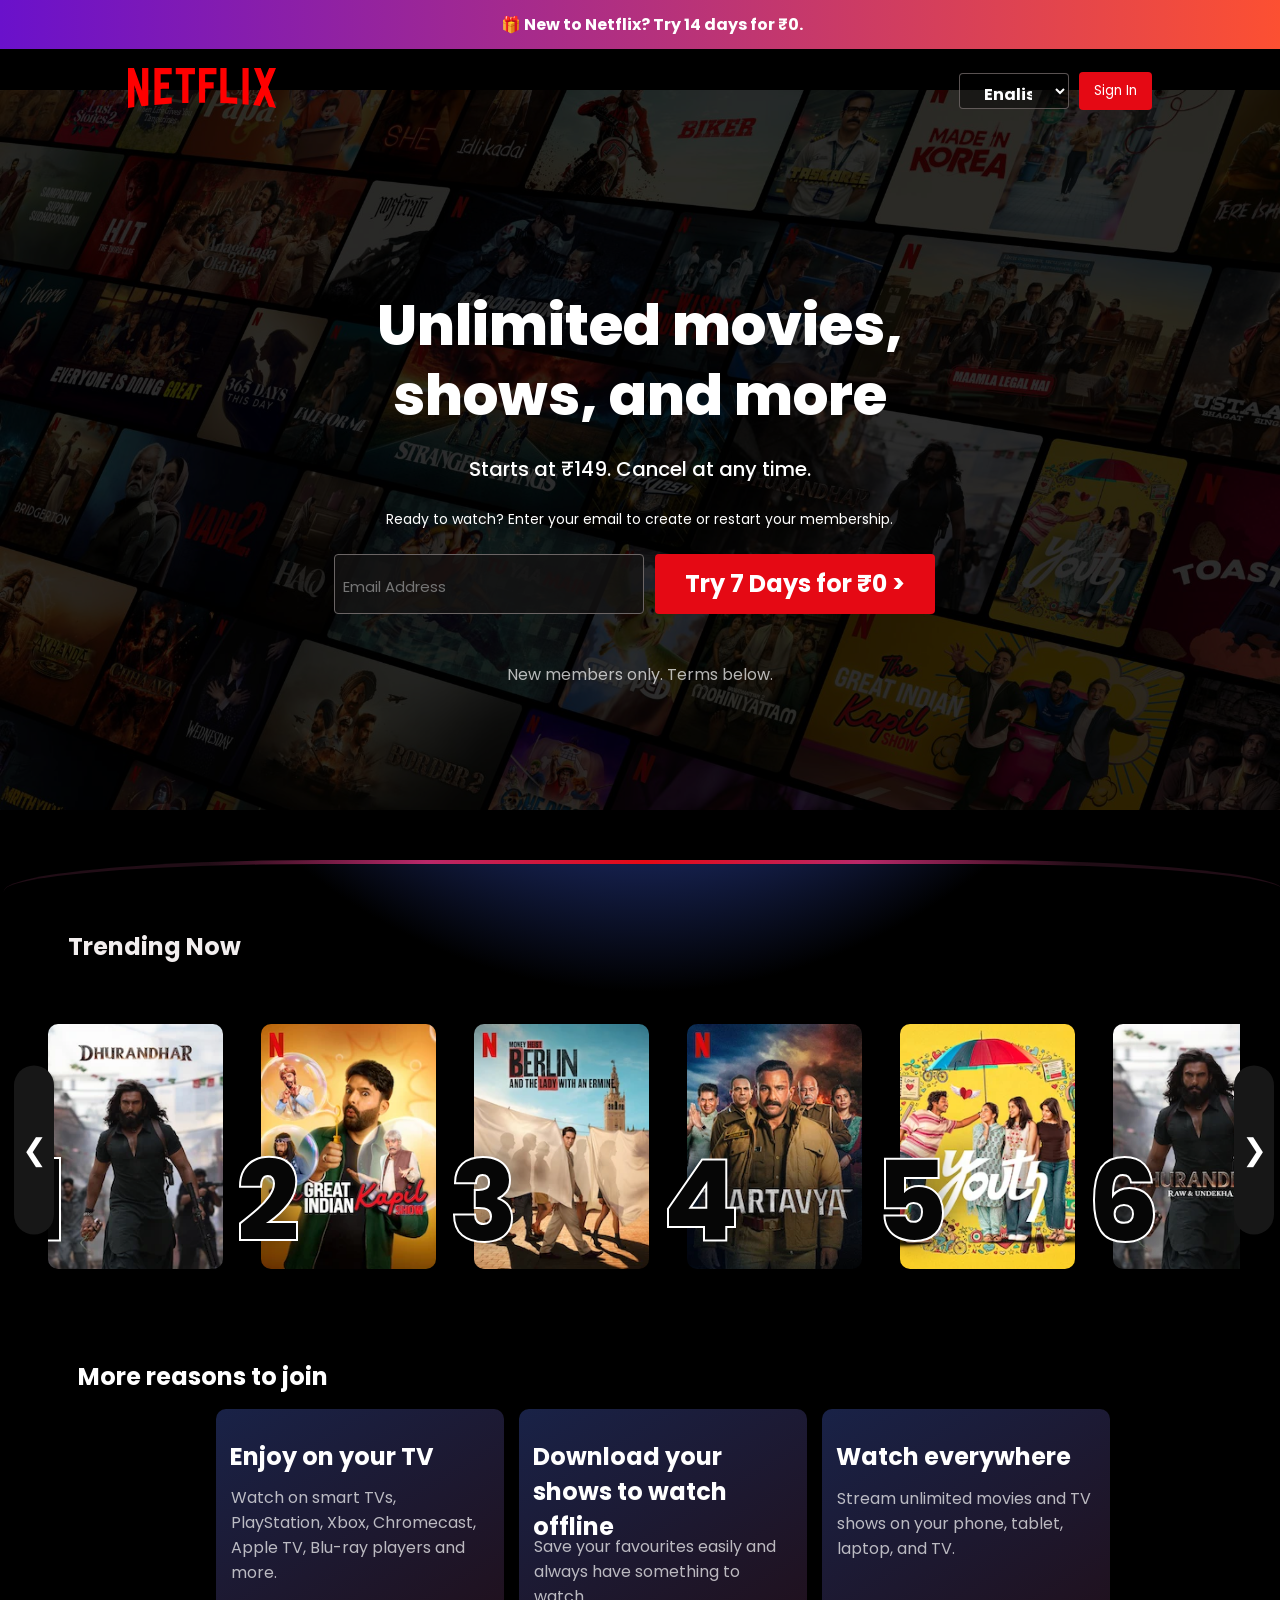
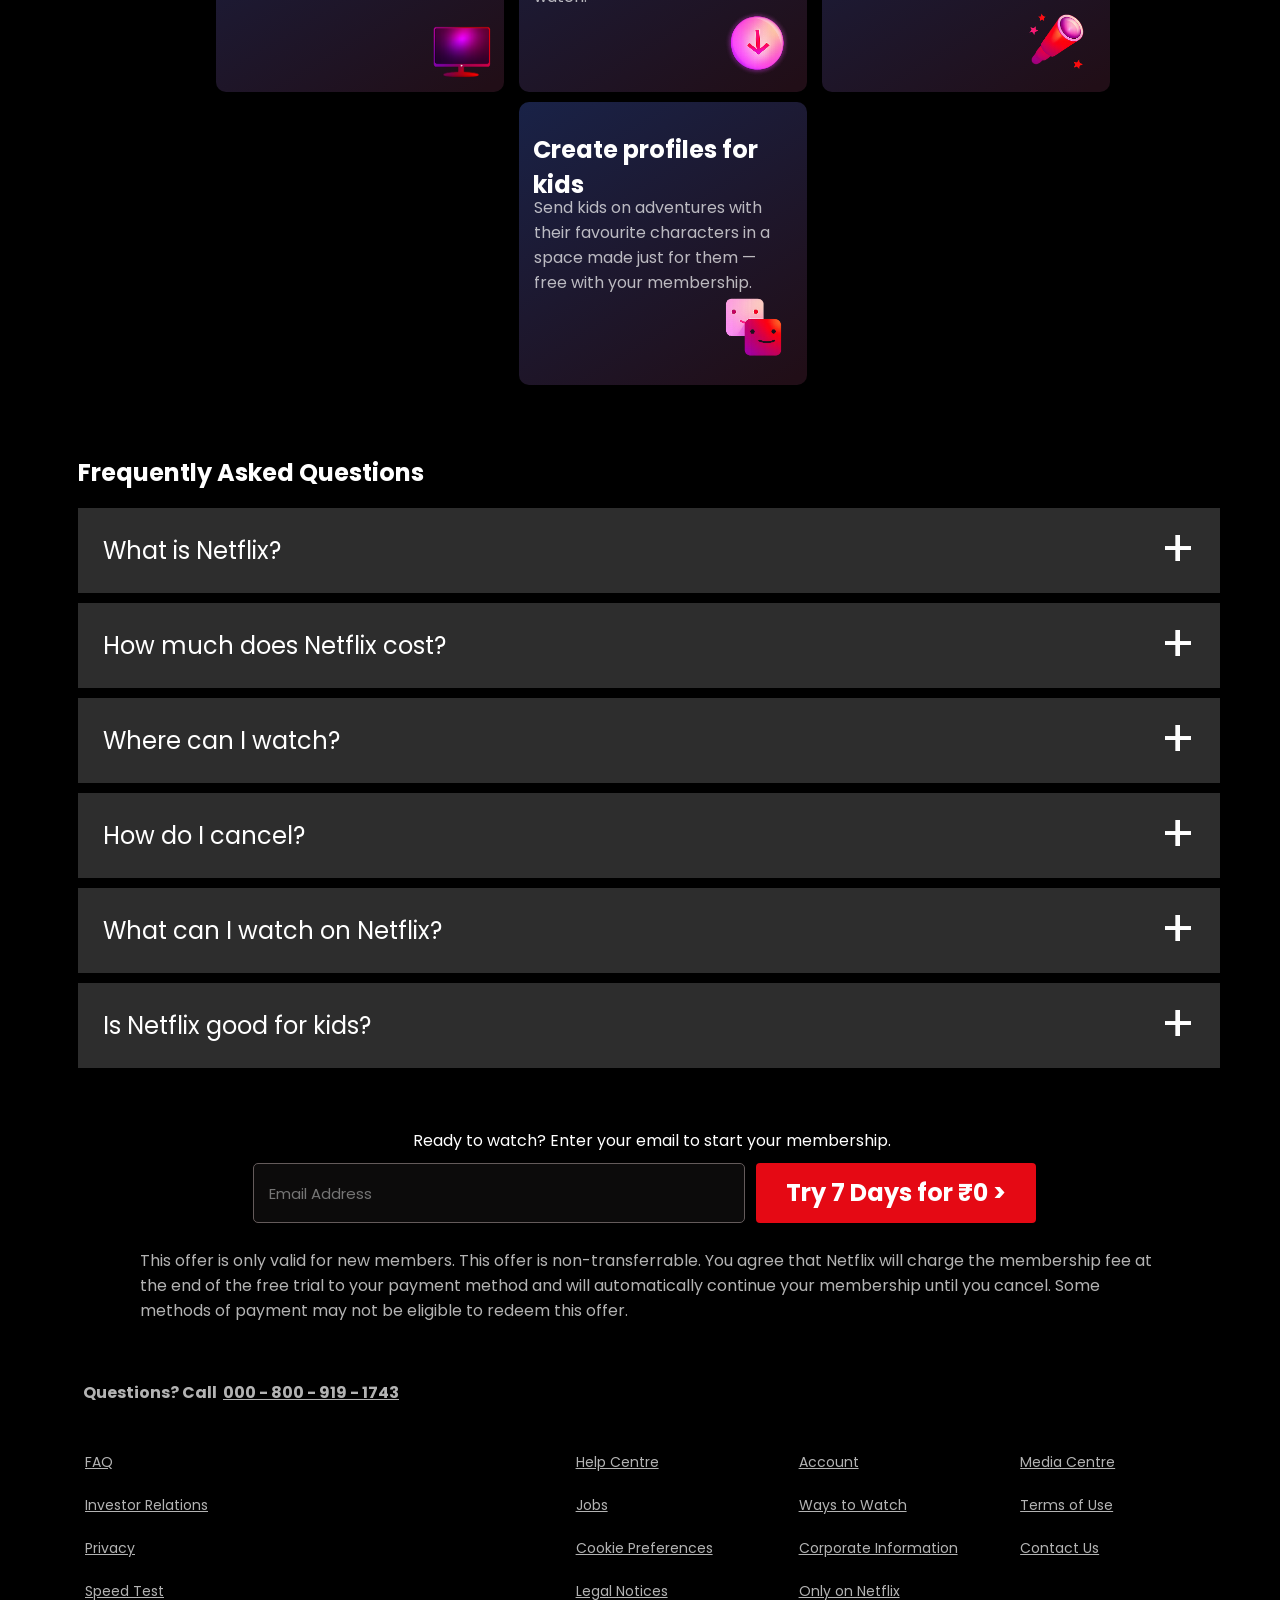
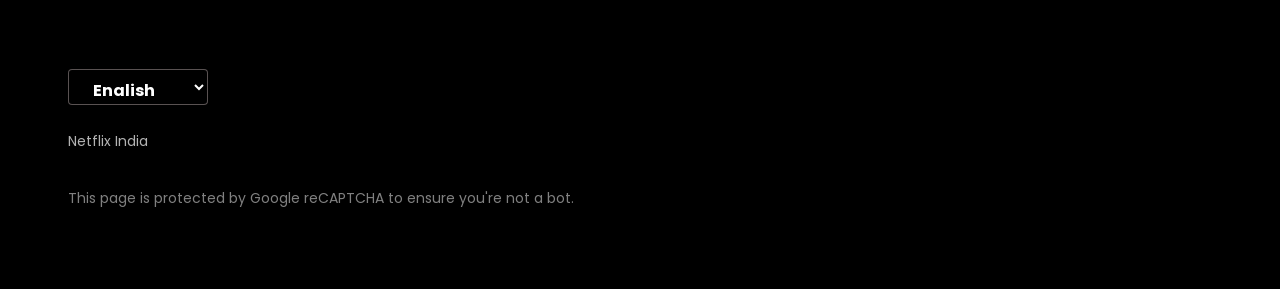
==== Netflix.html @ 8d2505a0 "Add initial assets and styles for Netflix project - Added various image assets including logos, back" ====
<!DOCTYPE html>
<html lang="en">

<head>
    <meta charset="UTF-8">
    <meta name="viewport" content="width=device-width, initial-scale=1.0">
    <title>Netflix India - Watch TV Shows Online, Watch Movies Online</title>
    <link rel="stylesheet" href="Netflix.css">
</head>

<body>
    <div class="notification-bar">
        🎁 New to Netflix? Try 14 days for ₹0.
    </div>
    <div class="main">
        <nav>
            <span><img width="53" src="Assets/images/logo.svg" alt=""></span>
            <div class="nav-btns">
                <form action="" method="POST">
                    <select name="language" id="language">
                        <option class="en">English</option>
                        <option class="en">Hindi</option>
                    </select>
                </form>
                <button class="btn btn-red-sm">Sign In</button>
            </div>
        </nav>
        <div class="box">
        </div>
        <div class="mainbox">
            <div class="container">
                <div class="hero">
                    <span>Unlimited movies, shows, and more</span>
                    <span>Starts at ₹149. Cancel at any time.</span>
                    <span>Ready to watch? Enter your email to create or restart your membership.</span>
                    <div class="hero-btns">
                        <form action="" method="POST" class="gap-btns">
                            <input type="email" placeholder="Email Address" required>
                            <button type="submit" class="btn btn-red">Try 7 Days for ₹0 ></button><br>
                        </form>
                    </div>
                </div>
                <div class="hero-btns p">
                    <p>New members only. Terms below.</p>
                </div>
            </div>
        </div>
    </div>
    <div class="curve">
        <div class="separation"></div>

        <div class="main2">
            <div class="top10-box">
                <h2>Trending Now</h2>
            </div>
            <div class="top10-wrapper">
                <a href="#movie1" class="arrow left">&#10094;</a>

                <div class="item">
                    <div class="movie" id="movie1">
                        <span class="rank">1</span>
                        <img src="Assets/images/top1.webp" alt="">
                    </div>
                    <div class="movie" id="movie2">
                        <span class="rank">2</span>
                        <img src="Assets/images/top2.webp" alt="">
                    </div>
                    <div class="movie" id="movie3">
                        <span class="rank">3</span>
                        <img src="Assets/images/top3.webp" alt="">
                    </div>
                    <div class="movie" id="movie4">
                        <span class="rank">4</span>
                        <img src="Assets/images/top4.webp" alt="">
                    </div>
                    <div class="movie" id="movie5">
                        <span class="rank">5</span>
                        <img src="Assets/images/top5.webp" alt="">
                    </div>
                    <div class="movie" id="movie6">
                        <span class="rank">6</span>
                        <img src="Assets/images/top6.webp" alt="">
                    </div>
                    <div class="movie" id="movie7">
                        <span class="rank">7</span>
                        <img src="Assets/images/top7.webp" alt="">
                    </div>
                    <div class="movie" id="movie8">
                        <span class="rank">8</span>
                        <img src="Assets/images/top8.webp" alt="">
                    </div>
                    <div class="movie" id="movie9">
                        <span class="rank">9</span>
                        <img src="Assets/images/top9.webp" alt="">
                    </div>
                    <div class="movie" id="movie10">
                        <span class="rank">10</span>
                        <img src="Assets/images/top10.webp" alt="">
                    </div>
                </div>

                <a href="#movie10" class="arrow right">&#10095;</a>
            </div>
        </div>
        <div class="note">
            <h2>More reasons to join</h2>
            <div class="reasons">
                <li>
                    <h2>Enjoy on your TV</h2>
                    <p>Watch on smart TVs, PlayStation, Xbox, Chromecast, Apple TV, Blu-ray players and more.</p>
                    <img src="Assets\images\pc.png" alt="">
                </li>
                <li>
                    <h2>Download your shows to watch offline</h2>
                    <p style="margin-top: -104px;">Save your favourites easily and always have something to watch.</p>
                    <img src="Assets\images\arrow.png" alt="" style="width: 77px;height: 78px;">
                </li>
                <li>
                    <h2>Watch everywhere</h2>
                    <p>Stream unlimited movies and TV shows on your phone, tablet, laptop, and TV.</p>
                    <img src="Assets\images\mic.png" alt="" style="width: 84px;height: 81px;">
                </li>
                <li>
                    <h2>Create profiles for kids</h2>
                    <p>Send kids on adventures with their favourite characters in a space made just for them — free with
                        your membership.</p>
                    <img src="Assets\images\kid.png" alt="" style="width: 88px;height: 93px;">
                </li>
            </div>
        </div>
        <div class="faq">
            <h2>Frequently Asked Questions</h2>
            <div class="questions">
                <details>
                    <summary>What is Netflix?</summary>
                    <div class="answer">
                        <p>Netflix is a streaming service that offers a wide variety of award-winning TV shows, movies,
                            anime, documentaries, and more on thousands of internet-connected devices.<br><br>
                        
                        You can watch as much as you want, whenever you want, without a single ad – all for one low monthly price. There's always something new to discover, and new TV shows and movies are added every week!
                        </p>
                    </div>
                </details>
                <details>
                    <summary>How much does Netflix cost?</summary>
                    <div class="answer">
                        <p>New members can try 7 days of Netflix for ₹0. After the free trial ends, your plan will
                            automatically renew at the regular price depending on the plan you select. Plans range from
                            ₹149 to ₹649.

                            Watch Netflix on your smartphone, tablet, Smart TV, laptop or streaming device. No extra
                            costs, cancel at anytime.</p>
                    </div>
                </details>
                <details>
                    <summary>Where can I watch?</summary>
                    <div class="answer">
                        <p>Watch anywhere, anytime. Sign in with your Netflix account to watch instantly on the web at
                            netflix.com from your personal computer or on any internet-connected device that offers the
                            Netflix app, including smart TVs, smartphones, tablets, streaming media players and game
                            consoles.

                            You can also download your favourite shows with the iOS or Android app. Use downloads to
                            watch while you're on the go and without an internet connection. Take Netflix with you
                            anywhere.</p>
                    </div>
                </details>
                <details>
                    <summary>How do I cancel?</summary>
                    <div class="answer">
                        <p>Netflix is flexible. You can easily cancel your account online in two clicks. There are no
                            cancellation fees – start or stop your account anytime.</p>
                    </div>
                </details>
                <details>
                    <summary>What can I watch on Netflix?</summary>
                    <div class="answer">
                        <p>Netflix has an extensive library of feature films, documentaries, TV shows, anime,
                            award-winning Netflix originals, and more. Watch as much as you want, anytime you want.</p>
                    </div>
                </details>
                <details>
                    <summary>Is Netflix good for kids?</summary>
                    <div class="answer">
                        <p>The Netflix Kids experience is included in your membership to give parents control while kids
                            enjoy family-friendly TV shows and films in their own space.

                            Kids profiles come with PIN-protected parental controls that let you restrict the maturity
                            rating of content kids can watch and block specific titles you don’t want kids to see.</p>
                    </div>
                </details>
            </div>
        </div>
        <div class="hero2">
            <p>Ready to watch? Enter your email to start your membership.</p>
            <div class="bottom-btns">
                <form action="" method="POST" class="gap-btns">
                    <input type="email" placeholder="Email Address" required>
                    <button type="submit" class="btn btn-red">Try 7 Days for ₹0 ></button>
                </form>
            </div>
            <p Style="color: rgba(255, 255, 255, 0.7); margin-top: 15px;">This offer is only valid for new members. This
                offer is non-transferrable. You agree that Netflix will charge the membership fee at the end of the free
                trial to your payment method and will automatically continue your membership until you cancel. Some
                methods of payment may not be eligible to redeem this offer.</p>
        </div>
        <table>
            <th>Questions? Call &nbsp;<a href="tel:000-800-919-1743">000 - 800 - 919 - 1743</a></th>
            <tr>
                <td><a href="#">FAQ</a></td>
                <td><a href="#">Help Centre</a></td>
                <td><a href="#">Account</a></td>
                <td><a href="#">Media Centre</a></td>
            </tr>
            <tr>
                <td><a href="#">Investor Relations</a></td>
                <td><a href="#">Jobs</a></td>
                <td><a href="#">Ways to Watch</a></td>
                <td><a href="#">Terms of Use</a></td>
            </tr>
            <tr>
                <td><a href="#">Privacy</a></td>
                <td><a href="#">Cookie Preferences</a></td>
                <td><a href="#">Corporate Information</a></td>
                <td><a href="#">Contact Us</a></td>
            </tr>
            <tr>
                <td><a href="#">Speed Test</a></td>
                <td><a href="#">Legal Notices</a></td>
                <td><a href="#">Only on Netflix</a></td>
        </table>
        <form action="" class="bottom-language" method="POST">
            <select name="language" id="language" style="width: 140px;">
                <option class="en">English</option>
                <option class="en">Hindi</option>
            </select>
        </form>
        <p class="last-line1">
            Netflix India
        </p>
        <p class="last-line2">
            This page is protected by Google reCAPTCHA to ensure you're not a bot.
        </p>
        <p class="footer">

        </p>
    </div>
</body>
</html>
---- Netflix.css ----
@import url("https://fonts.googleapis.com/css2?family=Martel+Sans:wght@600&family=Poppins:wght&display=swap");
* {
  padding: 0;
  margin: 0;
  font-family: "Poppins", sans-serif;
}
html {
  scroll-behavior: auto;
}
body {
  background-color: black;
}
.main {
  margin-top: 45px;
  background-image: url(Assets/images/bg.jpg);
  background-position: center center;
  background-repeat: no-repeat;
  background-size: max(1200px, 100vw);
  height: 90vh;
  position: relative;
  justify-content: center;
  align-items: center;
}
.main .box {
  height: 90vh;
  width: 100%;
  opacity: 0.77;
  position: absolute;
  top: 0;
  background-color: black;
}
.mainbox {
  height: 77vh;
  width: 70%;
  display: flex;
  justify-content: center;
  align-items: center;
  margin-left: auto;
  margin-right: auto;
}
/* main paragraph container */
.container {
  display: flex;
  position: relative;
  top: 30px;
  padding: 88px;
  height: 30vh;
  width: 48vw;
  flex-direction: column;
}
/* Notification Bar */
.notification-bar {
  position: fixed;
  top: 0;
  left: 0;
  width: 100%;
  z-index: 9999;
  background: linear-gradient(90deg, #6a11cb, #ff512f);
  color: white;
  text-align: center;
  padding: 12px;
  font-weight: bold;
}
/* Navigation bar */
nav {
  margin: auto;
  padding-top: 30px;
  max-width: 80vw;
  display: flex;
  flex-direction: row;
  gap: 16px;
  justify-content: space-between;
  align-items: center;
  height: 62px;
  box-sizing: border-box;
}
nav img {
  color: rgb(229, 9, 20);
  fill: currentColor;
  width: 9.25rem;
  height: 2.5rem;
  position: relative;
  z-index: 10;
}

nav button {
  position: relative;
  z-index: 10;
}
/* Main paragraph */
.hero {
  font-family: "Martel Sans", sans-serif;
  height: calc(100% - 62px);
  display: flex;
  align-items: center;
  justify-content: center;
  flex-direction: column;
  color: white;
  position: relative;
  gap: 23px;
  padding: 0 30px;
}
.hero > :nth-child(1) {
  font-weight: 800;
  font-size: 56px;
  line-height: 70px;
  text-align: center;
}
.hero > :nth-child(2) {
  font-weight: 500;
  font-size: 20px;
  text-align: center;
}
.hero > :nth-child(3) {
  font-weight: 400;
  font-size: 14px;
  line-height: 24px;
  text-align: center;
}
/* Curve */
.curve {
  position: relative;
  margin-top: 5px;
  width: 100%;
  height: 160px;
  align-items: center;
  border: solid 0.25rem transparent;
  border-top-left-radius: 25% 19%;
  border-top-right-radius: 25% 19%;
  border-bottom: none;
  background:
    radial-gradient(
      50% 500% at 50% -420%,
      rgba(64, 97, 231, 0.4) 80%,
      rgba(0, 0, 0, 0.1) 100%
    ),
    black;
  background-clip: padding-box;
}
/* Main Red Curve */
.separation {
  position: absolute;
  top: 0;
  right: 0;
  bottom: 0;
  left: 0;
  z-index: -1;
  margin-top: -0.25rem;
  border-radius: inherit;
  background: linear-gradient(
    to right,
    rgba(33, 13, 22, 1) 16%,
    rgba(184, 40, 105, 1),
    rgba(229, 9, 20, 1),
    rgba(184, 40, 105, 1),
    rgba(33, 13, 22, 1) 84%
  );
}
.separation::before {
  width: 100%;
  padding-top: 0;
  background: transparent;
  position: static;
  color: white;
}
/* Buttons */
.btn {
  padding: 9px 15px;
  background-color: rgb(20, 19, 19, 0.6);
  border: none;
  border-radius: 4px;
  color: white;
  cursor: pointer;
}
.en {
  padding: 7.5px 35px;
  border: white solid 1px;
  font-weight: bold;
  font-size: 1rem;
}
.btn-red {
  background-color: rgb(229, 9, 20);
  color: white;
  line-height: 24px;
  font-weight: bold;
  padding: 15px 15px;
  font-size: 24px;
  border-radius: 4px;
  border: none;
  width: 280px;
  height: 60px;
}
/* Main Input */
.main input {
  background-color: rgba(20, 19, 19, 0.8);
  color: white;
  padding: 19px 160px 14px 8px;
  font-size: 15px;
  border-radius: 4px;
  border: rgb(107, 101, 101) solid 1px;
  width: 140px;
}
/* Gap Buttons */
.gap-btns {
  display: flex;
  gap: 11px;
}
/* Hero Buttons */
.hero-btns {
  display: flex;
  align-items: center;
  justify-content: center;
}
.hero-btns p {
  font-size: 16px;
  color: white;
  margin-top: 105px;
  color: rgba(255, 255, 255, 0.7);
}
/* Navigation Buttons */
.nav-btns {
  display: flex;
  align-items: center;
  justify-content: center;
  gap: 10px;
}
.btn-red-sm {
  background-color: rgb(229, 9, 20);
  color: white;
}
/* language dropdown */
option {
  background-color: white;
  color: black;
  padding: 8px 10px;
}
#language {
  width: 110px;
  height: 36px;
  position: relative;
  z-index: 100;
  padding: 8px 20px;
  background-color: rgba(0, 0, 0, 0.4);
  color: white;
  border: #847a7aad solid 1px;
  font-weight: bold;
  font-size: 16px;
  border-radius: 4px;
}
/* Top 10 contents */
.top10-box {
  margin-left: 111px;
  position: relative;
  justify-content: center;
  align-items: center;
  gap: 20px;
  margin-top: 40px;
  padding: 25px;
}
.top10-box h2 {
  font-size: 24px;
  color: rgb(242, 238, 238);
  font-weight: 700;
  padding-bottom: 15px;
}
.top10-wrapper {
  position: relative;
  width: 100%;
}
.item {
  width: 70%;
  margin-left: 170px;
  display: flex;
  gap: 38px;
  overflow-x: auto;
  scroll-snap-type: x mandatory;
  scroll-behavior: smooth;
  padding: 20px;
}
.item::-webkit-scrollbar {
  display: none;
}
.movie {
  scroll-margin-top: 0;
  flex: 0 0 auto;
  position: relative;
  scroll-snap-align: start;
}
.rank {
  position: absolute;
  left: -20px;
  bottom: 10px;
  font-size: 6rem;
  font-weight: 800;
  color: rgb(6, 6, 6);
  -webkit-text-stroke: 2px white;
  text-shadow: 0 0 1.5rem rgba(0, 0, 0, 0.5);
  z-index: 2;
  left: -25px;
  bottom: -10px;
  font-size: 7rem;
}
.movie img {
  width: 175px;
  height: 245px;
  border-radius: 10px;
}
.arrow {
  position: absolute;
  top: 50%;
  transform: translateY(-50%);
  width: 40px;
  height: 80px;
  background: rgba(0, 0, 0, 0.6);
  color: white;
  text-decoration: none;
  font-size: 30px;
  display: flex;
  justify-content: center;
  align-items: center;
  border-radius: 8px;
  z-index: 10;
}
.left {
  height: 169px;
  background: rgb(23, 23, 23);
  left: 120px;
  border-radius: 24px;
}
.right {
  height: 169px;
  right: 196px;
  background: rgb(23 23 23);
  border-radius: 24px;
}
.arrow:hover {
  background: rgba(255, 255, 255, 0.2);
}
/* Reasons */
.reasons li img {
  position: absolute;
  display: flex;
  width: 64px;
  height: 64px;
  object-fit: cover;
  bottom: 0;
  right: 0;
  padding: 10px;
}
.note {
  margin-top: 53px;
  position: relative;
  width: 80%;
  margin-left: 125px;
}
.note h2 {
  font-size: 24px;
  color: white;
  font-weight: 700;
  padding: 10px;
}
.reasons {
    display: flex;
    justify-content: center;
    align-items: center;
    position: relative;
    width: 102%;
    margin-top: 5px;
    flex-wrap: wrap;
}
.reasons li {
  position: relative;
  display: flex;
  justify-content: start;
  align-items: start;
  gap: 10px;
  background: linear-gradient(149deg, #192247 0%, #210e17 96.86%);
  background-image: linear-gradient(
    149deg,
    rgb(25, 34, 71) 0%,
    rgb(33, 14, 23) 96.86%
  );
  flex-wrap: wrap;
  height: 283px;
  width: 288px;
  margin-left: 15px;
  border-radius: 10px;
  margin-bottom: 10px;
}
.reasons li h2 {
  margin-top: 20px;
  font-size: 24px;
  color: white;
  font-weight: 700;
  padding: 10px;
  margin-left: 4px;
}
.reasons li p {
  margin-top: -117px;
  margin-right: 15px;
  font-size: 16px;
  color: rgba(255, 255, 255, 0.7);
  padding: 10px 0 10px 15px;
}
/* FAQ */
.faq h2 {
  margin-top: 50px;
  margin-bottom: 8px;
  font-size: 24px;
  color: white;
  font-weight: 700;
  padding: 10px;
}
.faq {
  width: 80%;
  margin-left: 126px;
}
details {
  margin-left: 10px;
  background-color: #2d2d2d;
  color: white;
  margin-bottom: 10px;
  padding: 25px;
}
summary {
  cursor: pointer;
  font-size: 24px;
  font-weight: 400px;
  list-style: none;
}
summary::-webkit-details-marker {
  display: none;
}
summary::after {
  content: "+";
  float: right;
  font-size: 50px;
  margin-top: -20px;
  transform: 0.3s cubic-bezier(0, 0, 0.34, 0.73);
}
details[open] summary::after {
  content: "x";
}
.answer {
  margin-top: 10px;
  font-size: 24px;
  color: rgba(255, 255, 255, 0.7);
  line-height: 1.6;
}
/* Bottom Buttons */
.bottom-btns {
  width: 80%;
  margin: auto;
  justify-content: center;
  display: flex;
}
.gap-btn {
  display: flex;
  gap: 11px;
}
.hero2 p {
  width: 80%;
  margin-left: 126px;
  display: flex;
  margin-top: 50px;
  font-size: 16px;
  color: white;
  padding: 10px;
  justify-content: center;
}
.bottom-btns form input {
  width: 460px;
  padding: 9px 15px;
  background-color: rgb(20, 19, 19, 0.6);
  border: 1px solid rgb(100, 91, 91);
  border-radius: 5px;
  color: white;
  font-size: 15px;
  cursor: pointer;
}
/* bottom content */
table {
  display: flex;
  padding: 5px;
  width: 80%;
  margin-left: 126px;
  margin-top: 20px;
  color: rgba(255, 255, 255, 0.7);
}
table th {
  display: flex;
  width: 470px;
  padding: 20px 10px 30px 8px;
  height: 30px;
}
table a {
  color: rgba(255, 255, 255, 0.7);
}
table td {
  width: 470px;
  padding: 10px;
  font-size: 14px;
}
.bottom-language {
  width: 80%;
  margin-left: 140px;
  margin-top: 50px;
}
/* last 2 lines */
.last-line1 {
  width: 80%;
  margin-left: 126px;
  display: flex;
  margin-top: 16px;
  color: rgba(255, 255, 255, 0.7);
  font-size: 14px;
  padding: 10px;
}
.last-line2 {
  width: 80%;
  margin-left: 126px;
  display: flex;
  margin-top: 16px;
  font-size: 14px;
  color: rgba(255, 255, 255, 0.5);
  padding: 10px;
}
/* Footer blank */
.footer {
  height: 70px;
  background-color: black;
  display: flex;
  align-items: center;
}

/* ===== NETFLIX STYLE RESPONSIVE ===== */

@media (max-width: 1280px) {

  .top10-box,
  .note,
  .faq,
  table,
  .bottom-language,
  .last-line1,
  .last-line2 {
    width: 90%;
    margin-left: auto;
    margin-right: auto;
  }

  .item {
    width: 90%;
    margin-left: auto;
    margin-right: auto;
  }

  .left {
    left: 10px;
  }

  .right {
    right: 10px;
  }
}

@media (max-width: 960px) {

  .main {
    height: auto;
    min-height: 700px;
  }

  .mainbox {
    width: 100%;
    height: auto;
  }

  .container {
    width: 100%;
    padding: 20px;
    height: auto;
  }

  .hero > :nth-child(1) {
    font-size: 40px;
    line-height: 50px;
  }

  .hero > :nth-child(2) {
    font-size: 18px;
  }

  .hero > :nth-child(3) {
    font-size: 16px;
  }

  .item {
    width: 95%;
    margin-left: auto;
    margin-right: auto;
    gap: 20px;
  }

  .movie img {
    width: 140px;
    height: 200px;
  }

  .rank {
    font-size: 5rem;
  }

  .reasons {
    flex-wrap: wrap;
    gap: 15px;
  }

  .reasons li {
    width: calc(50% - 15px);
    margin: 0;
  }

  .bottom-btns form input {
    width: 100%;
  }

  .hero2 p {
    width: 90%;
    margin-left: auto;
    margin-right: auto;
  }

  .left,
  .right {
    display: none;
  }
}

@media (max-width: 600px) {

  nav {
    max-width: 95vw;
    padding-top: 20px;
  }

  .hero {
    gap: 16px;
  }

  .hero > :nth-child(1) {
    font-size: 32px;
    line-height: 38px;
    max-width: 500px;
  }

  .hero > :nth-child(2) {
    font-size: 16px;
  }

  .hero > :nth-child(3) {
    font-size: 15px;
  }

  .gap-btns {
    width: 100%;
    flex-direction: column;
  }

  .main input,
  .bottom-btns form input {
    width: 100%;
    max-width: 100%;
    padding: 16px;
  }

  .btn-red {
    width: 100%;
    height: auto;
    font-size: 18px;
    padding: 14px;
  }

  .reasons {
    flex-direction: column;
  }

  .reasons li {
    width: 100%;
    height: auto;
    min-height: 220px;
  }

  .movie img {
    width: 110px;
    height: 155px;
  }

  .rank {
    font-size: 4rem;
    left: -15px;
  }

  .faq {
    width: 95%;
  }

  summary {
    font-size: 18px;
  }

  .answer {
    font-size: 16px;
  }

  table {
    display: block;
    overflow-x: auto;
    width: 95%;
  }

  table th,
  table td {
    width: auto;
    min-width: 180px;
  }
}

@media (max-width: 400px) {

  .hero > :nth-child(1) {
    font-size: 28px;
    line-height: 34px;
  }

  nav img {
    width: 90px;
  }

  #language {
    width: 80px;
    font-size: 13px;
  }

  .btn-red-sm {
    padding: 8px 12px;
  }

  .movie img {
    width: 95px;
    height: 140px;
  }
}
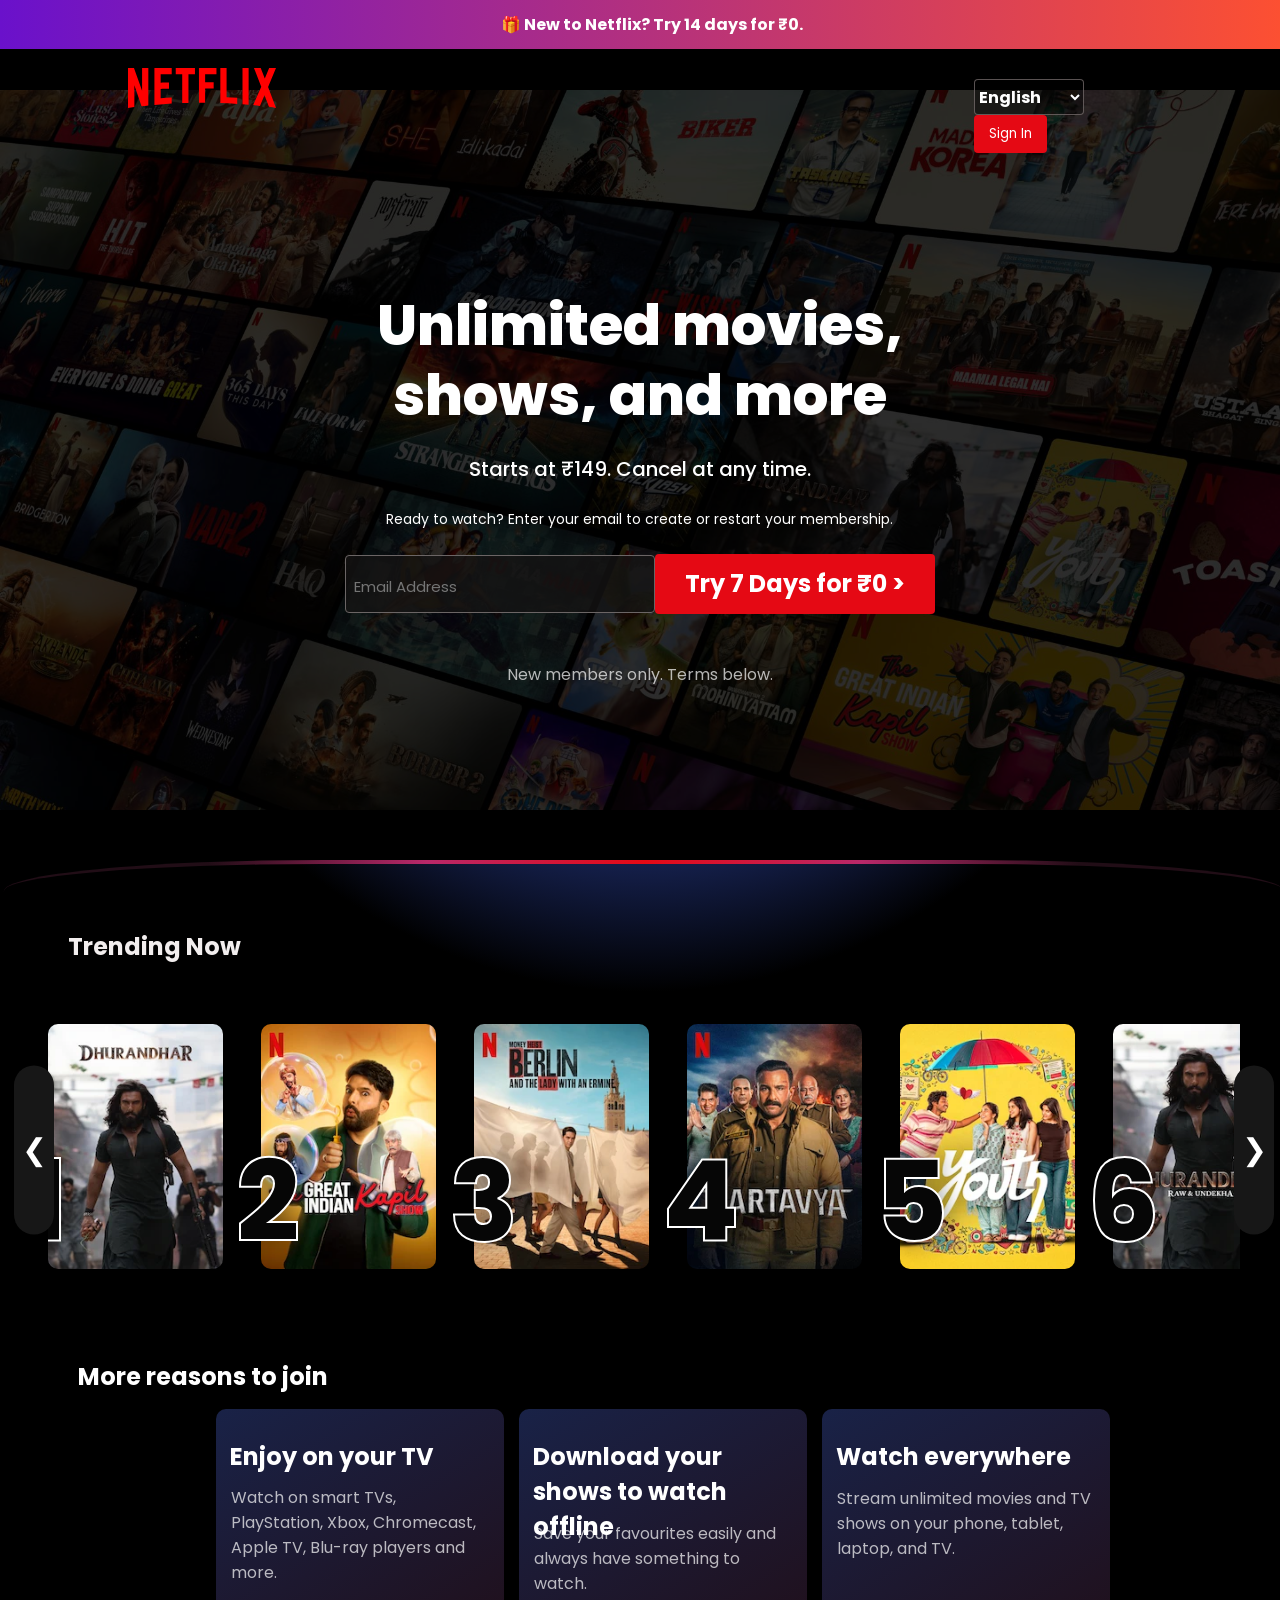
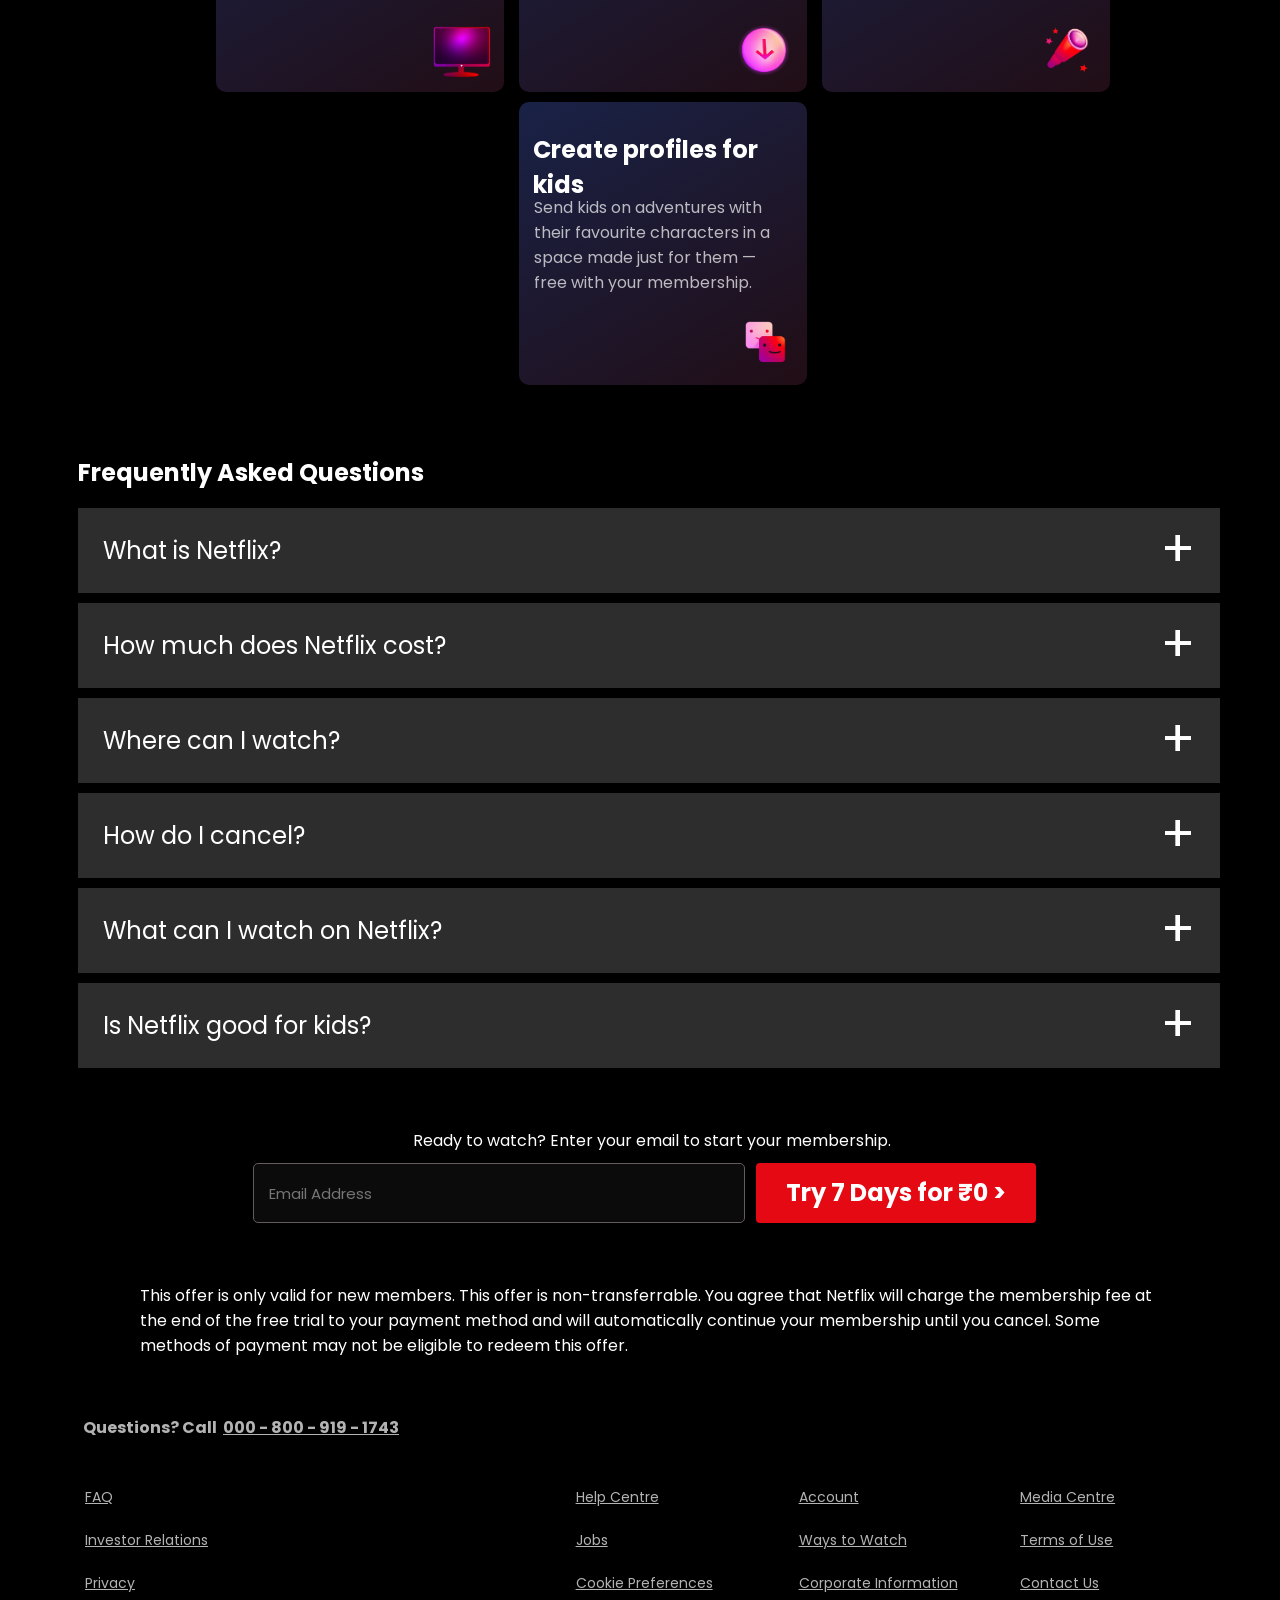
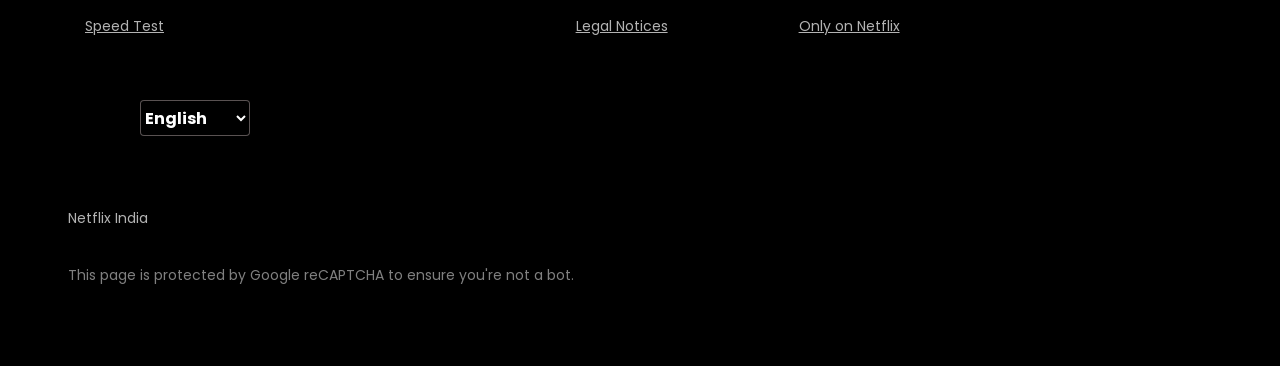
==== commit 9d091fdf: "Add language selection dropdowns and update styles in Netflix project" ====
--- a/Netflix.html
+++ b/Netflix.html
@@ -16,13 +16,12 @@
         <nav>
             <span><img width="53" src="Assets/images/logo.svg" alt=""></span>
             <div class="nav-btns">
-                <form action="" method="POST">
-                    <select name="language" id="language">
+                <form action="" class="bottom-language" method="POST">
+                    <select name="language" id="language-top" aria-label="Select language">
                         <option class="en">English</option>
                         <option class="en">Hindi</option>
                     </select>
-                </form>
-                <button class="btn btn-red-sm">Sign In</button>
+                <button type="button" class="btn btn-red-sm">Sign In</button>
             </div>
         </nav>
         <div class="box">
@@ -104,7 +103,7 @@
         </div>
         <div class="note">
             <h2>More reasons to join</h2>
-            <div class="reasons">
+            <ul class="reasons">
                 <li>
                     <h2>Enjoy on your TV</h2>
                     <p>Watch on smart TVs, PlayStation, Xbox, Chromecast, Apple TV, Blu-ray players and more.</p>
@@ -112,21 +111,21 @@
                 </li>
                 <li>
                     <h2>Download your shows to watch offline</h2>
-                    <p style="margin-top: -104px;">Save your favourites easily and always have something to watch.</p>
-                    <img src="Assets\images\arrow.png" alt="" style="width: 77px;height: 78px;">
+                    <p class="download-description">Save your favourites easily and always have something to watch.</p>
+                    <img class="feature-icon feature-icon-arrow" src="Assets\images\arrow.png" alt="">
                 </li>
                 <li>
                     <h2>Watch everywhere</h2>
                     <p>Stream unlimited movies and TV shows on your phone, tablet, laptop, and TV.</p>
-                    <img src="Assets\images\mic.png" alt="" style="width: 84px;height: 81px;">
+                    <img src="Assets\images\mic.png" alt="" width="84" height="81">
                 </li>
                 <li>
                     <h2>Create profiles for kids</h2>
                     <p>Send kids on adventures with their favourite characters in a space made just for them — free with
                         your membership.</p>
-                    <img src="Assets\images\kid.png" alt="" style="width: 88px;height: 93px;">
-                </li>
-            </div>
+                    <img src="Assets\images\kid.png" alt="" width="88" height="93">
+                </li>
+            </ul>
         </div>
         <div class="faq">
             <h2>Frequently Asked Questions</h2>
@@ -199,7 +198,7 @@
                     <button type="submit" class="btn btn-red">Try 7 Days for ₹0 ></button>
                 </form>
             </div>
-            <p Style="color: rgba(255, 255, 255, 0.7); margin-top: 15px;">This offer is only valid for new members. This
+            <p class="offer-disclaimer">This offer is only valid for new members. This
                 offer is non-transferrable. You agree that Netflix will charge the membership fee at the end of the free
                 trial to your payment method and will automatically continue your membership until you cancel. Some
                 methods of payment may not be eligible to redeem this offer.</p>
@@ -229,8 +228,8 @@
                 <td><a href="#">Legal Notices</a></td>
                 <td><a href="#">Only on Netflix</a></td>
         </table>
-        <form action="" class="bottom-language" method="POST">
-            <select name="language" id="language" style="width: 140px;">
+        <form action=""  method="POST">
+                <select name="language" id="language-bottom" aria-label="Select language">
                 <option class="en">English</option>
                 <option class="en">Hindi</option>
             </select>
--- a/Netflix.css
+++ b/Netflix.css
@@ -82,6 +82,7 @@
   position: relative;
   z-index: 10;
 }
+
 
 nav button {
   position: relative;
@@ -234,12 +235,11 @@
   color: black;
   padding: 8px 10px;
 }
-#language {
+#language-top{
   width: 110px;
   height: 36px;
   position: relative;
   z-index: 100;
-  padding: 8px 20px;
   background-color: rgba(0, 0, 0, 0.4);
   color: white;
   border: #847a7aad solid 1px;
@@ -247,6 +247,20 @@
   font-size: 16px;
   border-radius: 4px;
 }
+#language-bottom{
+  margin: 46px 0px 46px 136px;
+  width: 110px;
+  height: 36px;
+  position: relative;
+  z-index: 100;
+  background-color: rgba(0, 0, 0, 0.4);
+  color: white;
+  border: #847a7aad solid 1px;
+  font-weight: bold;
+  font-size: 16px;
+  border-radius: 4px;
+}
+
 /* Top 10 contents */
 .top10-box {
   margin-left: 111px;
